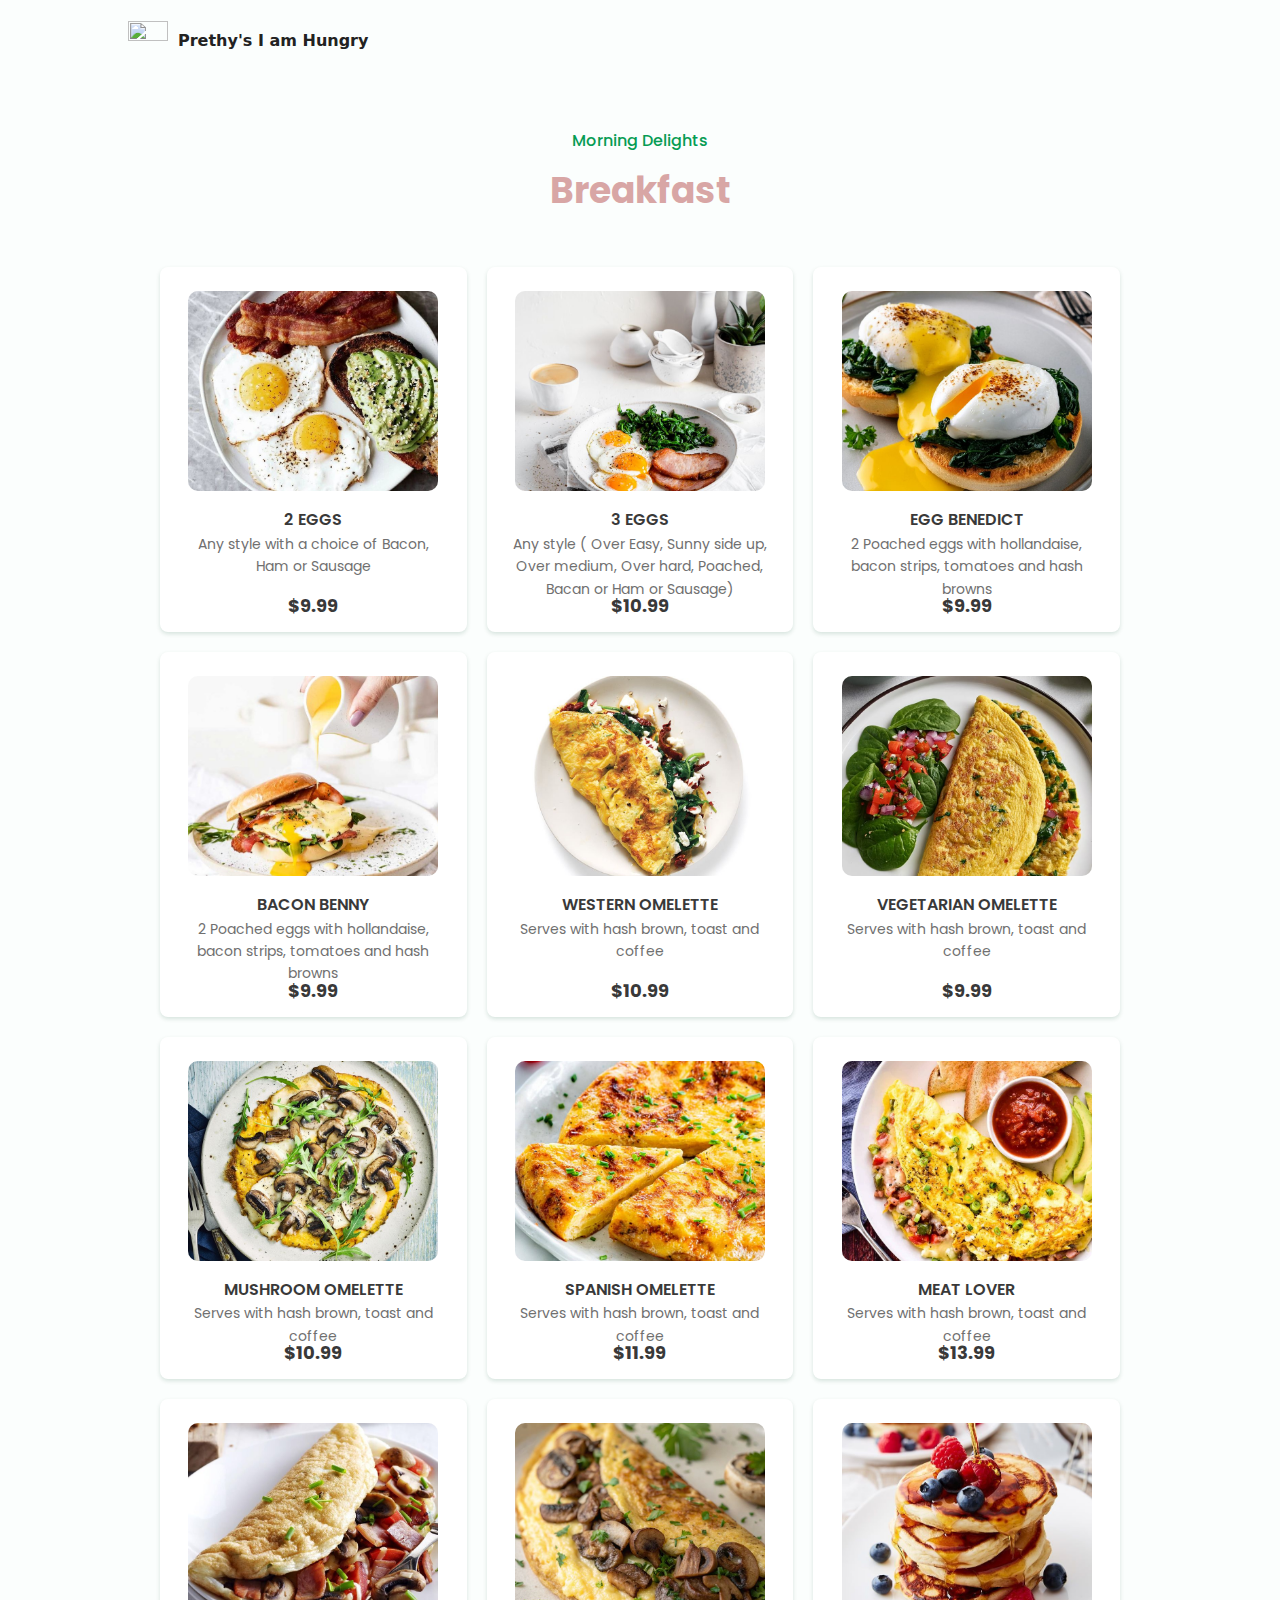
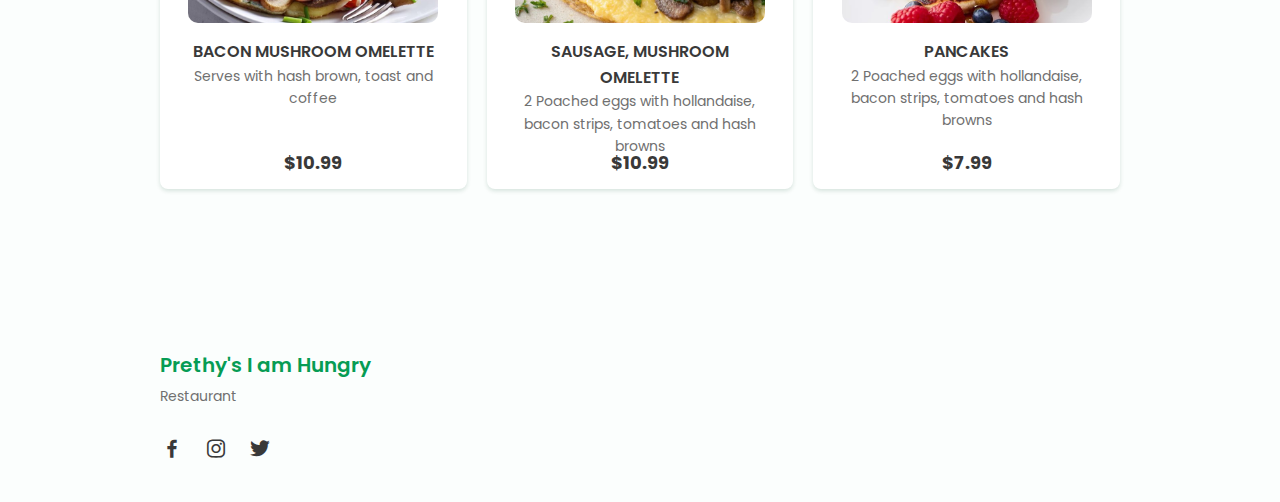
==== breakfast.html @ c9c28fbf "initial commit" ====
<!DOCTYPE html>
<html lang="en">
<head>
    <meta charset="UTF-8">
    <meta name="viewport" content="width=device-width, initial-scale=1.0">
    <title>Breakfast Menu</title>

    <!--========== BOX ICONS ==========-->
    <link href='https://cdn.jsdelivr.net/npm/boxicons@2.0.5/css/boxicons.min.css' rel='stylesheet'>

    <!--========== CSS ==========-->
    <link rel="stylesheet" href="assets/css/styles.css">
</head>
<body>

    <!--========== HEADER ==========-->
    <header class="l-header">
        <nav class="nav bd-container">
            <a href="index.html" class="nav__logo" style="display: flex;">
                <img src="./assets/img/Orange and Yellow Burger Flat Illustrative Food Place Logo.png" 
                     alt="" width="40px" height="40px" style="margin-top: 10px;"> 
                <p id="nav__logoname">Prethy's I am Hungry</p>
            </a>
        </nav>
    </header>

    <!--========== BREAKFAST MENU ==========-->
    <main class="l-main">
        <section class="menu section bd-container">
            <span class="section-subtitle">Morning Delights</span>
            <h2 class="section-title">Breakfast</h2>

            <div class="menu__container bd-grid">
                <div class="menu__content">
                    <img src="assets/img/2eggs.jpg" alt="" class="menu__img breakfast-img">
                    <h3 class="menu__name">2 EGGS</h3>
                    <span class="menu__detail">Any style with a choice of Bacon, Ham or Sausage</span>
                    <span class="menu__preci">$9.99</span>
                </div>
        
                <div class="menu__content">
                    <img src="assets/img/3eggs.jpg" alt="" class="menu__img breakfast-img">
                    <h3 class="menu__name">3 EGGS</h3>
                    <span class="menu__detail">Any style ( Over Easy, Sunny side up, Over medium, Over hard, Poached, Bacan or Ham or Sausage)</span>
                    <span class="menu__preci">$10.99</span>
                </div>
        
                <div class="menu__content">
                    <img src="assets/img/eggs_benedict.jpg" alt="" class="menu__img breakfast-img">
                    <h3 class="menu__name">EGG BENEDICT</h3>
                    <span class="menu__detail">2 Poached eggs with hollandaise, bacon strips, tomatoes and hash browns</span>
                    <span class="menu__preci">$9.99</span>
                </div>
        
                <div class="menu__content">
                    <img src="assets/img/baconbenny.jpg" alt="" class="menu__img breakfast-img">
                    <h3 class="menu__name">BACON BENNY</h3>
                    <span class="menu__detail">2 Poached eggs with hollandaise, bacon strips, tomatoes and hash browns</span>
                    <span class="menu__preci">$9.99</span>
                </div>
        
                <div class="menu__content">
                    <img src="assets/img/westernomlette.jpg" alt="" class="menu__img breakfast-img">
                    <h3 class="menu__name">WESTERN OMELETTE</h3>
                    <span class="menu__detail">Serves with hash brown, toast and coffee</span>
                    <span class="menu__preci">$10.99</span>
                </div>
                <div class="menu__content">
                    <img src="assets/img/vegetarianomelette.jpg" alt="" class="menu__img breakfast-img">
                    <h3 class="menu__name">VEGETARIAN OMELETTE</h3>
                    <span class="menu__detail">Serves with hash brown, toast and coffee</span>
                    <span class="menu__preci">$9.99</span>
                </div>
                <div class="menu__content">
                    <img src="assets/img/mushroomomelette.jpg" alt="" class="menu__img breakfast-img">
                    <h3 class="menu__name">MUSHROOM OMELETTE</h3>
                    <span class="menu__detail">Serves with hash brown, toast and coffee</span>
                    <span class="menu__preci">$10.99</span>
                </div>
                <div class="menu__content">
                    <img src="assets/img/spanishomelette.jpg" alt="" class="menu__img breakfast-img">
                    <h3 class="menu__name">SPANISH OMELETTE</h3>
                    <span class="menu__detail">Serves with hash brown, toast and coffee</span>
                    <span class="menu__preci">$11.99</span>
                </div>
                <div class="menu__content">
                    <img src="assets/img/meatlover.jpg" alt="" class="menu__img breakfast-img">
                    <h3 class="menu__name">MEAT LOVER</h3>
                    <span class="menu__detail">Serves with hash brown, toast and coffee</span>
                    <span class="menu__preci">$13.99</span>
                </div>
                <div class="menu__content">
                    <img src="assets/img/baconmushroom.jpg" alt="" class="menu__img breakfast-img">
                    <h3 class="menu__name">BACON MUSHROOM OMELETTE</h3>
                    <span class="menu__detail">Serves with hash brown, toast and coffee</span>
                    <span class="menu__preci">$10.99</span>
                </div>
                <div class="menu__content">
                    <img src="assets/img/sausagemushroom.jpg" alt="" class="menu__img breakfast-img">
                    <h3 class="menu__name">SAUSAGE, MUSHROOM OMELETTE</h3>
                    <span class="menu__detail">2 Poached eggs with hollandaise, bacon strips, tomatoes and hash browns</span>
                    <span class="menu__preci">$10.99</span>
                </div>
                <div class="menu__content">
                    <img src="assets/img/pancakes.jpg" alt="" class="menu__img breakfast-img">
                    <h3 class="menu__name">PANCAKES</h3>
                    <span class="menu__detail">2 Poached eggs with hollandaise, bacon strips, tomatoes and hash browns</span>
                    <span class="menu__preci">$7.99</span>
                </div>
            </div>
        </section>
    </main>

    <!--========== FOOTER ==========-->
    <footer class="footer section bd-container">
        <div class="footer__container bd-grid">
            <div class="footer__content">
                <a href="index.html" class="footer__logo">Prethy's I am Hungry</a>
                <span class="footer__description">Restaurant</span>
                <div>
                    <a href="#" class="footer__social"><i class='bx bxl-facebook'></i></a>
                    <a href="#" class="footer__social"><i class='bx bxl-instagram'></i></a>
                    <a href="#" class="footer__social"><i class='bx bxl-twitter'></i></a>
                </div>
            </div>
        </div>
    </footer>

    <!--========== MAIN JS ==========-->
    <script src="assets/js/main.js"></script>

</body>
</html>
---- assets/css/styles.css ----
/*===== GOOGLE FONTS =====*/
@import url("https://fonts.googleapis.com/css2?family=Poppins:wght@400;500;600&display=swap");

/*===== VARIABLES CSS =====*/
:root {
  --header-height: 3rem;

  /*========== Colors ==========*/
  --first-color: #069C54;
  --first-color-alt: #048654;
  --title-color: #393939;
  --text-color: #707070;
  --text-color-light: #A6A6A6;
  --body-color: #FBFEFD;
  --container-color: #FFFFFF;

  /*========== Font and typography ==========*/
  --body-font: 'Poppins', sans-serif;
  --biggest-font-size: 2.25rem;
  --h1-font-size: 1.5rem;
  --h2-font-size: 1.25rem;
  --h3-font-size: 1rem;
  --normal-font-size: .938rem;
  --small-font-size: .813rem;
  --smaller-font-size: .75rem;

  /*========== Font weight ==========*/
  --font-medium: 500;
  --font-semi-bold: 600;

  /*========== Margenes ==========*/
  --mb-1: .5rem;
  --mb-2: 1rem;
  --mb-3: 1.5rem;
  --mb-4: 2rem;
  --mb-5: 2.5rem;
  --mb-6: 3rem;

  /*========== z index ==========*/
  --z-tooltip: 10;
  --z-fixed: 100;
}

@media screen and (min-width: 768px){
  :root{
    --biggest-font-size: 4rem;
    --h1-font-size: 2.25rem;
    --h2-font-size: 1.5rem;
    --h3-font-size: 1.25rem;
    --normal-font-size: 1rem;
    --small-font-size: .875rem;
    --smaller-font-size: .813rem;
  }
}

/*========== BASE ==========*/
*,::before,::after{
  box-sizing: border-box;
}

html{
  scroll-behavior: smooth;
}

/*========== Variables Dark theme ==========*/
body.dark-theme{
  --title-color: #F1F3F2;
  --text-color: #C7D1CC;
  --body-color: #1D2521;
  --container-color: #27302C;
}

/*========== Button Dark/Light ==========*/
.change-theme{
  position: absolute;
  right: 1rem;
  top: 1.8rem;
  color: var(--text-color);
  font-size: 1rem;
  cursor: pointer;
}

body{
  margin: var(--header-height) 0 0 0;
  font-family: var(--body-font);
  font-size: var(--normal-font-size);
  background-color: var(--body-color);
  color: var(--text-color);
  line-height: 1.6;
}

h1,h2,h3,p,ul{
  margin: 0;
}

ul{
  padding: 0;
  list-style: none;
}

a{
  text-decoration: none;
}

img{
  max-width: 100%;
  height: auto;
}

/*========== CLASS CSS ==========*/
.section{
  padding: 4rem 0 2rem;
}

.section-title, .section-subtitle{
  text-align: center;
}

.section-title{
  font-size: var(--h1-font-size);
  color: #d8a6a5;
  margin-bottom: var(--mb-3);
}

.section-subtitle{
  display: block;
  color: var(--first-color);
  font-weight: var(--font-medium);
  margin-bottom: var(--mb-1);
}

/*========== LAYOUT ==========*/
.bd-container{
  max-width: 960px;
  width: calc(100% - 2rem);
  margin-left: var(--mb-2);
  margin-right: var(--mb-2);
}

.bd-grid{
  display: grid;
  gap: 1.5rem;
}

.l-header{
  width: 100%;
  position: fixed;
  top: 0;
  left: 0;
  z-index: var(--z-fixed);
  background-color: var(--body-color);
}

/*========== NAV ==========*/
.nav{
  max-width: 1024px;
  height: var(--header-height);
  display: flex;
  justify-content: space-between;
  align-items: center;
}

@media screen and (max-width: 768px){
  .nav__menu{
    position: fixed;
    top: -100%;
    left: 0;
    width: 100%;
    padding: 1.5rem 0 1rem;
    text-align: center;
    background-color: var(--body-color);
    transition: .4s;
    box-shadow: 0 4px 4px rgba(0,0,0,.1);
    border-radius: 0 0 1rem 1rem;
    z-index: var(--z-fixed);
  }
}

.nav__item{
  margin-bottom: var(--mb-2);
}

.nav__link, .nav__logo, .nav__toggle{
  color: var(--text-color);
  font-weight: var(--font-medium);
}

.nav__logo:hover{
  color: var(--first-color);
}

.nav__link{
  transition: .3s;
}

.nav__link:hover{
  color: var(--first-color);
}

.nav__toggle{
  font-size: 1.3rem;
  cursor: pointer;
}

/* Show menu */
.show-menu{
  top: var(--header-height);
}

/* Active menu */
.active-link{
  color: var(--first-color);
}

/* Change background header */
.scroll-header{
  box-shadow: 0 2px 4px rgba(0,0,0,.1);
}

/* Scroll top */
.scrolltop{
  position: fixed;
  right: 1rem;
  bottom: -20%;
  display: flex;
  justify-content: center;
  align-items: center;
  padding: .3rem;
  background: rgba(6,156,84,.5);
  border-radius: .4rem;
  z-index: var(--z-tooltip);
  transition: .4s;
  visibility: hidden;
}

.scrolltop:hover{
  background-color: var(--first-color-alt);
}

.scrolltop__icon{
  font-size: 1.8rem;
  color: var(--body-color);
}

/* Show scrolltop */
.show-scroll{
  visibility: visible;
  bottom: 1.5rem;
}

/*========== HOME ==========*/
.home__container{
  height: calc(100vh - var(--header-height));
  align-content: center;
}

.home__title{
  font-size: var(--biggest-font-size);
  color: #d8a6a5;
  margin-bottom: var(--mb-1);
}

.home__subtitle{
  font-size: var(--h1-font-size);
  color: var(--title-color);
  margin-bottom: var(--mb-4);
}

.home__img{
  width: 300px;
  justify-self: center;
}

/*========== BUTTONS ==========*/
.button{
  display: inline-block;
  background-color: var(--first-color);
  color: #FFF;
  padding: .75rem 1rem;
  border-radius: .5rem;
  transition: .3s;
}

.button:hover{
  background-color: var(--first-color-alt);
}

/*========== ABOUT ==========*/
.about__data{
  text-align: center;
}

.about__description{
  margin-bottom: var(--mb-3);
}

.about__img{
  width: 280px;
  border-radius: .5rem;
  justify-self: center;
}

/*========== SERVICES ==========*/
.services__container{
  row-gap: 2.5rem;
  grid-template-columns: repeat(auto-fit, minmax(220px, 1fr));
}

.services__content{
  text-align: center;
}

.services__img{
  width: 64px;
  height: 64px;
  fill: var(--first-color);
  margin-bottom: var(--mb-2);
}

.services__title{
  font-size: var(--h3-font-size);
  color: var(--title-color);
  margin-bottom: var(--mb-1);
}

.services__description{
  padding: 0 1.5rem;
}

/*========== MENU ==========*/
.menu__container{
  grid-template-columns: repeat(2, 1fr);
  justify-content: center;
}

.menu__content{
  position: relative;
  display: flex;
  /* align-items: center; */
  flex-direction: column;
  background-color: var(--container-color);
  border-radius: .5rem;
  box-shadow: 0 2px 4px rgba(3,74,40,.15);
  padding: .75rem;
}

.menu__img{
  width: 100px;
  align-self: center;
  margin-bottom: var(--mb-2);
  border-radius: 50%;
}

.menu__name, .menu__preci{
  font-weight: var(--font-semi-bold);
  color: var(--title-color);
}

.menu__name{
  font-size: var(--normal-font-size);
}

.menu__detail, .menu__preci{
  font-size: var(--small-font-size);
}

.menu__detail{
  margin-bottom: var(--mb-1);
}

.menu__button{
  position: absolute;
  bottom: 0;
  right: 0;
  display: flex;
  padding: .625rem .813rem;
  border-radius: .5rem 0 .5rem 0;
}

/*========== APP ==========*/
.app__data{
  text-align: center;
}

.app__description{
  margin-bottom: var(--mb-5);
}

.app__stores{
  margin-bottom: var(--mb-4);
}

.app__store{
  width: 120px;
  margin: 0 var(--mb-1);
}

.app__img{
  width: 230px;
  justify-self: center;
}

/*========== CONTACT ==========*/
.contact__container{
  text-align: center;
}
#nav__logoname
{
  margin-top: 17px;
  margin-left: 10px;
  font-family: system-ui, -apple-system, BlinkMacSystemFont, 'Segoe UI', Roboto, Oxygen, Ubuntu, Cantarell, 'Open Sans', 'Helvetica Neue', sans-serif;
  font-weight: bold;
  color: #222;
}
.contact__description{
  margin-bottom: var(--mb-3);
}

/*========== FOOTER ==========*/
.footer__container{
  grid-template-columns: repeat(auto-fit, minmax(220px, 1fr));
  row-gap: 2rem;
}

.footer__logo{
  font-size: var(--h3-font-size);
  color: var(--first-color);
  font-weight: var(--font-semi-bold);
}

.footer__description{
  display: block;
  font-size: var(--small-font-size);
  margin: .25rem 0 var(--mb-3);
}

.footer__social{
  font-size: 1.5rem;
  color: var(--title-color);
  margin-right: var(--mb-2);
}

.footer__title{
  font-size: var(--h2-font-size);
  color: var(--title-color);
  margin-bottom: var(--mb-2);
}

.footer__link{
  display: inline-block;
  color: var(--text-color);
  margin-bottom: var(--mb-1);
}

.footer__link:hover{
  color: var(--first-color);
}

.footer__copy{
  text-align: center;
  font-size: var(--small-font-size);
  color: var(--text-color-light);
  margin-top: 3.5rem;
}

/*========== MEDIA QUERIES ==========*/
@media screen and (min-width: 576px){
  .home__container,
  .about__container,
  .app__container{
    grid-template-columns: repeat(2,1fr);
    align-items: center;
  }

  .about__data, .about__initial,
  .app__data, .app__initial,
  .contact__container, .contact__initial{
    text-align: initial;
  }

  .about__img, .app__img{
    width: 380px;
    order: -1;
  }

  .contact__container{
    grid-template-columns: 1.75fr 1fr;
    align-items: center;
  }
  .contact__button{
    justify-self: center;
  }
}

@media screen and (min-width: 768px){
  body{
    margin: 0;
  }

  .section{
    padding-top: 8rem;
  }

  .nav{
    height: calc(var(--header-height) + 1.5rem);
  }
  .nav__list{
    display: flex;
  }
  .nav__item{
    margin-left: var(--mb-5);
    margin-bottom: 0;
  }
  .nav__toggle{
    display: none;
  }

  .change-theme{
    position: initial;
    margin-left: var(--mb-2);
  }

  .home__container{
    height: 100vh;
    justify-items: center;
  }

  .services__container,
  .menu__container{
    margin-top: var(--mb-6);
  }

  .menu__container{
    grid-template-columns: repeat(3, 210px);
    column-gap: 4rem;
  }
  .menu__content{
    padding: 1.5rem;
  }
  .menu__img{
    width: 130px;
  }

  .app__store{
    margin: 0 var(--mb-1) 0 0;
  }
}

@media screen and (min-width: 960px){
  .bd-container{
    margin-left: auto;
    margin-right: auto;
  }

  .home__img{
    width: 500px;
  }

  .about__container,
  .app__container{
    column-gap: 7rem;
  }
}

/* For tall screens on mobiles y desktop*/
@media screen and (min-height: 721px) {
    .home__container {
        height: 640px;
    }
}
.breakfast-img {
  width: 250px;  /* Fixed width */
  height: 200px; /* Fixed height */
  object-fit: cover; /* Prevents stretching */
  border-radius: 10px; /* Optional rounded edges */
}
.menu__content {
  display: flex;
  flex-direction: column;
  align-items: center; /* Centers everything */
  text-align: center;
}

.menu__preci {
  display: block;
  font-size: 18px; /* Adjust size as needed */
  font-weight: bold;
  margin-top: 5px;
  min-height: 30px; /* Ensures all prices align */
}
.menu__container {
  display: grid;
  grid-template-columns: repeat(auto-fit, minmax(250px, 1fr));
  gap: 20px;
}

.menu__content {
  display: flex;
  flex-direction: column;
  align-items: center;
  text-align: center;
  min-height: 220px; /* Ensures uniform item height */
  position: relative; /* Helps with absolute positioning */
}

.menu__preci {
  display: inline-block;
  font-size: 18px;
  font-weight: bold;
  margin-top: auto; /* Pushes the price to the bottom */
  position: absolute;
  bottom: 10px;
}
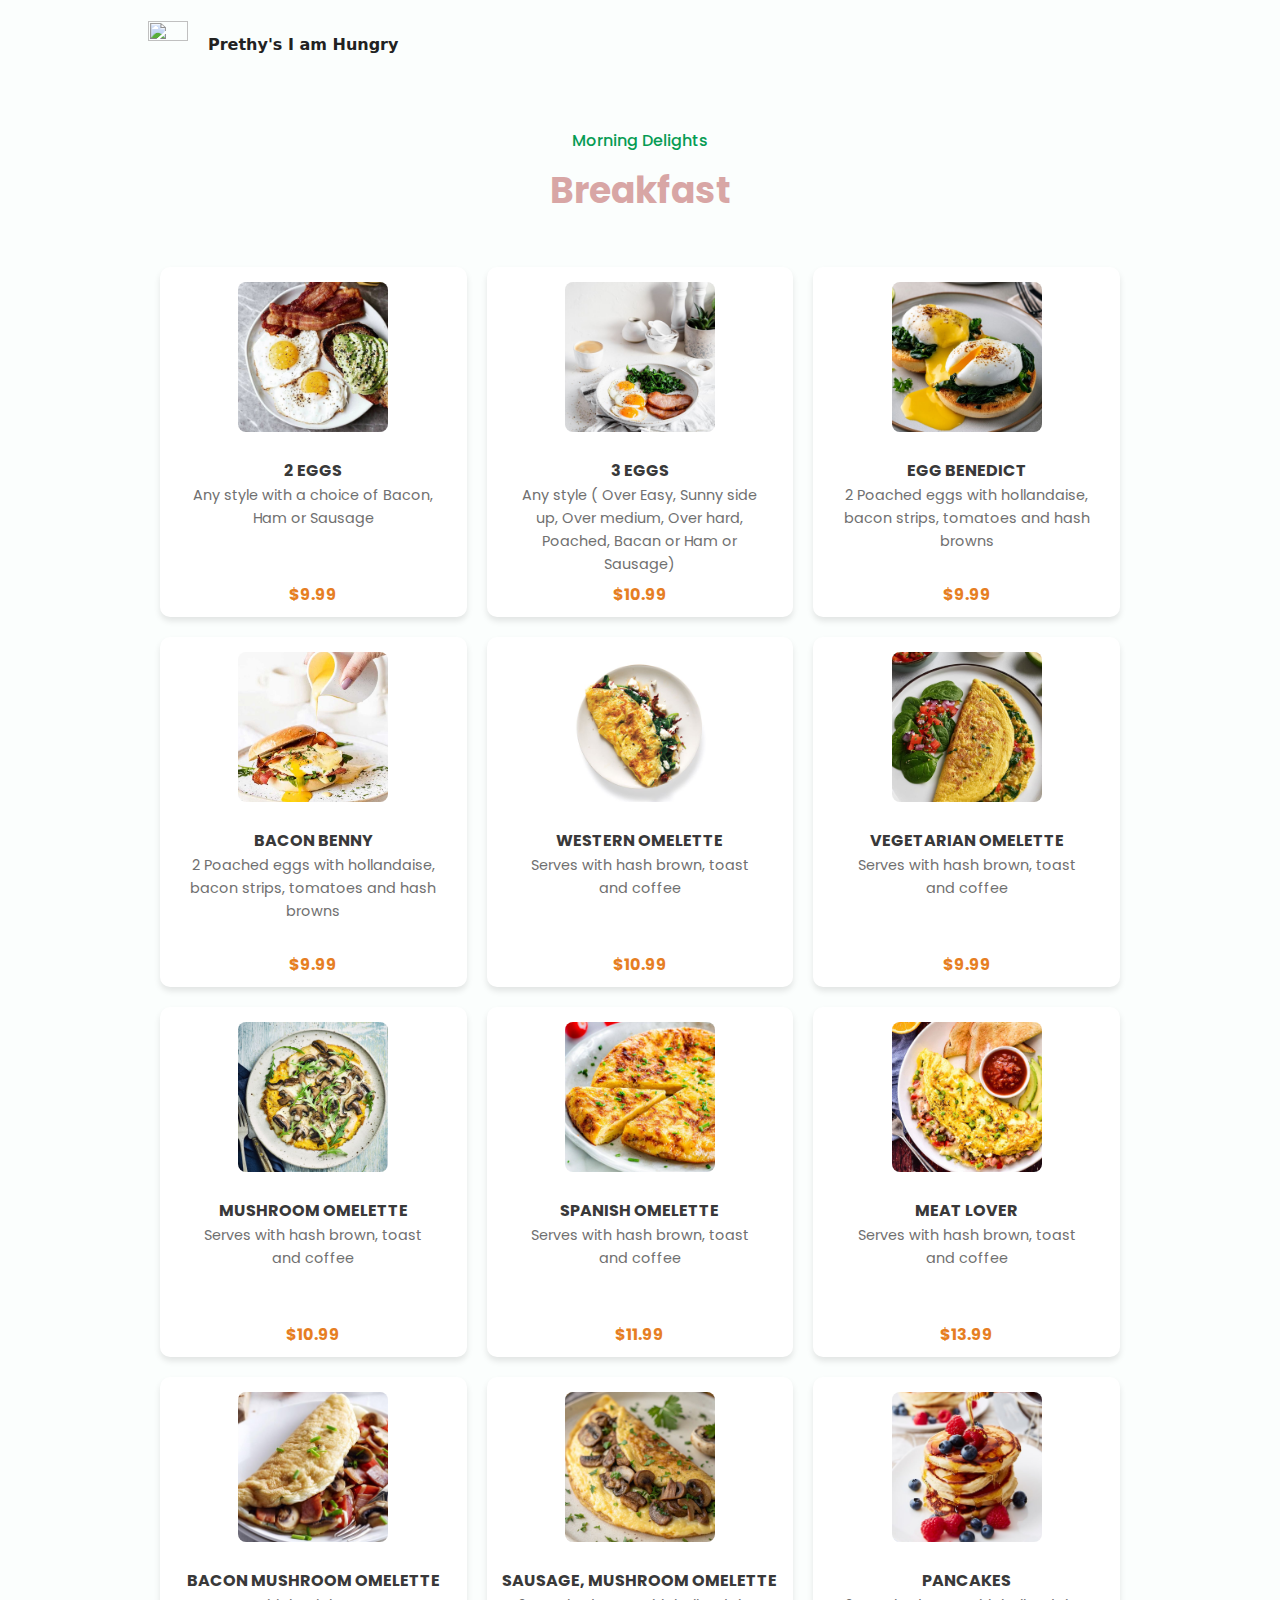
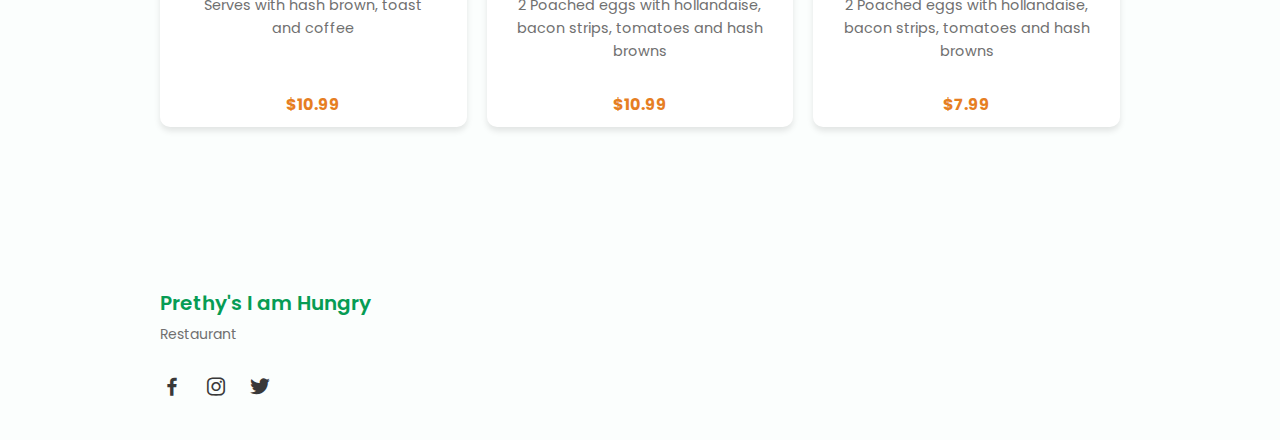
==== commit a6b1377d: "added the burgers menu and also contacts" ====
--- a/breakfast.html
+++ b/breakfast.html
@@ -10,6 +10,54 @@
 
     <!--========== CSS ==========-->
     <link rel="stylesheet" href="assets/css/styles.css">
+    <style>
+.menu__content {
+    display: flex;
+    flex-direction: column;
+    align-items: center;
+    text-align: center;
+    padding: 15px;
+    background: #fff;
+    border-radius: 10px;
+    box-shadow: 0 4px 6px rgba(0, 0, 0, 0.1);
+    min-height: 350px; /* Ensures all items have the same height */
+}
+
+.menu__img {
+    width: 150px;
+    height: 150px;
+    object-fit: cover;
+    border-radius: 8px;
+}
+
+.menu__name {
+    font-size: 1rem;
+    font-weight: bold;
+    margin-top: 10px;
+}
+
+/* Ensure description doesn't take too much space */
+.menu__detail {
+    font-size: 0.9rem;
+    text-align: center;
+    max-width: 90%;
+    min-height: 40px; /* Forces all descriptions to have consistent spacing */
+    display: flex;
+    justify-content: center;
+    align-items: center;
+}
+
+/* Price positioning fix */
+.menu__preci {
+    font-size: 1rem;
+    color: #e67e22;
+    font-weight: bold;
+    margin-top: auto; /* Ensures price stays at the bottom */
+    padding-top: 10px;
+}
+
+    </style>
+    
 </head>
 <body>
 
--- a/assets/css/styles.css
+++ b/assets/css/styles.css
@@ -63,12 +63,43 @@
 }
 
 /*========== Variables Dark theme ==========*/
-body.dark-theme{
+/* Dark Theme Variables */
+body.dark-theme {
   --title-color: #F1F3F2;
   --text-color: #C7D1CC;
   --body-color: #1D2521;
   --container-color: #27302C;
-}
+  --first-color: #0e6b3f;
+}
+
+/* Apply Colors to Elements */
+.dark-theme .l-header {
+  background-color: var(--container-color);
+  box-shadow: 0 2px 4px rgba(255, 255, 255, 0.1);
+}
+
+.dark-theme .footer__container {
+  background-color: var(--container-color);
+}
+
+.dark-theme .footer__logo,
+.dark-theme .footer__title,
+.dark-theme .footer__description,
+.dark-theme .footer__link {
+  color: var(--text-color);
+}
+
+.dark-theme .contact__container {
+  background-color: var(--container-color);
+  color: var(--text-color);
+}
+
+/* Menu items */
+.dark-theme .menu__item,
+.dark-theme .menu__link {
+  color: var(--text-color) !important;
+}
+
 
 /*========== Button Dark/Light ==========*/
 .change-theme{
@@ -611,4 +642,188 @@
   position: absolute;
   bottom: 10px;
 }
-
+/* Ensure images are the same size */
+.menu__img {
+  width: 150px; /* Adjust width as needed */
+  height: 150px; /* Ensure uniform height */
+  object-fit: cover; /* Prevent distortion */
+  border-radius: 10px; /* Optional: Rounded corners */
+}
+
+/* Align prices horizontally */
+.menu__container {
+  display: grid;
+  grid-template-columns: repeat(auto-fit, minmax(250px, 1fr)); /* Responsive grid */
+  gap: 20px;
+  justify-content: center;
+}
+
+.menu__content {
+  display: flex;
+  flex-direction: column;
+  align-items: center;
+  text-align: center;
+}
+
+/* Make sure the prices align properly */
+.menu__preci {
+  font-size: 18px;
+  font-weight: bold;
+  color: #ff5722; /* Adjust color as needed */
+  display: block;
+  margin-top: 5px;
+}
+
+/* Responsive Design for Mobile */
+@media (max-width: 768px) {
+  .menu__container {
+      grid-template-columns: 1fr; /* One column layout for small screens */
+  }
+  .menu__img {
+      width: 120px;
+      height: 120px;
+  }
+}
+/* Adjust menu items for mobile */
+@media screen and (max-width: 600px) {
+  .menu__container {
+    display: flex;
+    flex-direction: column; /* Stack items vertically */
+    align-items: center;
+  }
+
+  .menu__content {
+    width: 90%; /* Make each menu item take full width */
+    min-height: auto; /* Remove fixed height */
+    padding: 1rem;
+    text-align: left; /* Align text properly */
+    position: relative;
+  }
+
+  .menu__img {
+    width: 80px; /* Smaller image size */
+    height: 80px;
+    margin-bottom: 10px;
+    border-radius: 50%;
+  }
+
+  .menu__name {
+    font-size: 16px;
+    font-weight: bold;
+  }
+
+  .menu__detail {
+    font-size: 14px;
+    margin-bottom: 5px;
+  }
+
+  .menu__preci {
+    font-size: 16px;
+    font-weight: bold;
+    color: #069C54;
+    margin-top: 5px;
+    position: relative; /* Remove absolute positioning */
+    text-align: right;
+  }
+}
+.menu__container {
+  display: grid;
+  grid-template-columns: repeat(auto-fit, minmax(250px, 1fr));
+  gap: 20px;
+  justify-content: center;
+}
+.menu__content {
+  display: flex;
+  flex-direction: column;
+  align-items: center;
+  text-align: center;
+  padding: 15px;
+  background: #fff;
+  border-radius: 10px;
+  box-shadow: 0 4px 6px rgba(0, 0, 0, 0.1);
+}
+.menu__img {
+  width: 100%;
+  max-width: 200px;
+  height: auto;
+  border-radius: 8px;
+}
+.menu__name {
+  font-size: 1rem;
+  font-weight: bold;
+  margin-top: 10px;
+}
+.menu__preci {
+  font-size: 0.9rem;
+  color: #e67e22;
+  font-weight: bold;
+  margin-top: 5px;
+}
+@media (max-width: 768px) {
+  .menu__container {
+      grid-template-columns: repeat(auto-fit, minmax(150px, 1fr));
+      gap: 10px;
+  }
+  .menu__content {
+      padding: 10px;
+  }
+  .menu__name {
+      font-size: 0.9rem;
+  }
+  .menu__preci {
+      font-size: 0.8rem;
+  }
+}
+
+/* Logo and Text Alignment */
+/* Logo and Text Alignment */
+.nav {
+  display: flex;
+  justify-content: space-between; /* Space between logo and menu */
+  align-items: center; /* Aligns items properly */
+  width: 100%;
+  padding: 10px 20px; /* Adds some spacing */
+}
+
+.nav__logo {
+  display: flex;
+  align-items: center; /* Aligns logo and text in one row */
+  gap: 10px; /* Adjust spacing between logo and text */
+}
+
+.preethy-text {
+  font-size: 1.2rem;
+  font-weight: bold;
+  color: black;
+  margin: 0;
+  line-height: 1;
+  display: flex;
+  align-items: center;
+  padding-top: 10px; /* Increased from 3px to 5px */
+  transition: color 0.3s ease-in-out;
+
+}
+
+
+.nav__menu {
+  display: flex;
+  gap: 2rem; /* Adjusts spacing between menu items */
+  list-style: none;
+}
+
+.nav__menu a {
+  text-decoration: none;
+  color: #333; /* Slightly black as in the image */
+  font-size: 1rem;
+  font-weight: 500;
+  transition: color 0.3s ease-in-out;
+}
+
+.nav__menu a:hover {
+  color: rgb(13, 76, 13); /* Turns light green on hover */
+}
+
+
+
+
+
